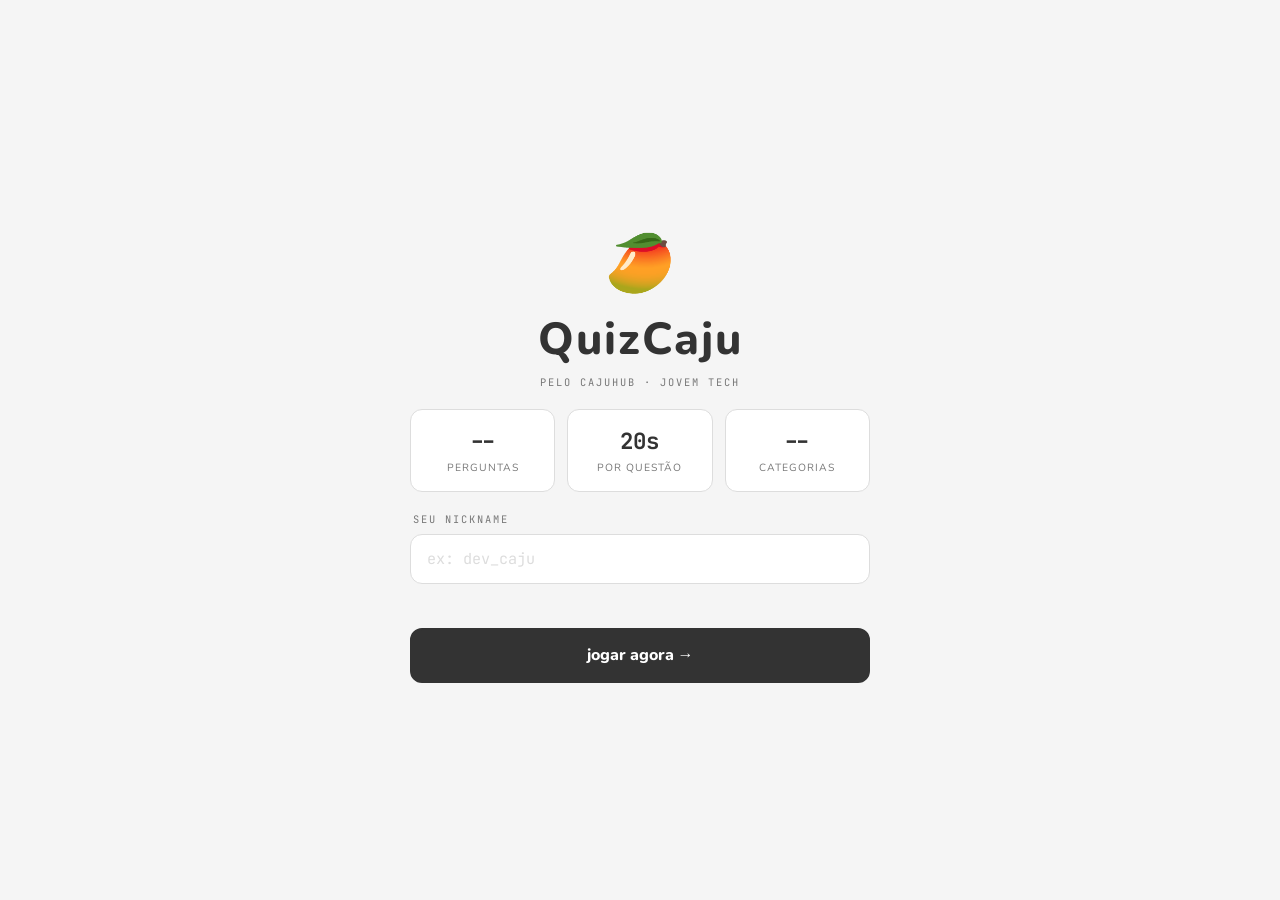
==== S1_index.html @ 6c91f25e "primeiro commit iniciando o projeto" ====
<!DOCTYPE html>
<html lang="pt-BR">

<head>
  <meta charset="UTF-8" />
  <meta name="viewport" content="width=device-width, initial-scale=1.0" />
  <title>QuizCaju</title>

  <!-- ❌ os scripts estão aqui no <head>.
       O JS roda antes do HTML existir — getElementById retorna null.
       Scripts devem ficar no final do <body>. -->
  

  <link rel="stylesheet" href="S1_style.css" />
</head>

<body>

  <!-- ================================
       TELA 1: HOME
  ================================= -->
  <section id="tela-home" class="tela ativa">

    <div class="home-logo">
      <span class="logo-icone">🥭</span>
      <h1 class="logo-texto">QuizCaju</h1>
      <p class="logo-sub">pelo CajuHub · Jovem Tech</p>
    </div>

    <div class="home-info">
      <div class="info-card">
        <!-- ❌ id errado. O app.js procura "total-perguntas". -->
        <span class="info-num" id="total-perguntas">--</span>
        <span class="info-label">perguntas</span>
      </div>
      <div class="info-card">
        <span class="info-num">20s</span>
        <span class="info-label">por questão</span>
      </div>
      <div class="info-card">
        <span class="info-num" id="total-categorias">--</span>
        <span class="info-label">categorias</span>
      </div>
    </div>

    <div class="campo-nickname">
      <label for="input-nickname">seu nickname</label>
      <input
        type="text"
        id="input-nickname"
        placeholder="ex: dev_caju"
        maxlength="20"
        autocomplete="off"
      />
      <!-- ❌ id errado. O app.js procura "erro-nickname". -->
      <span class="campo-erro" id="erro-nickname"></span>
    </div>

    <button class="btn btn-primario" id="btn-iniciar">
      jogar agora →
    </button>

  </section>


  <!-- ================================
       TELA 2: QUESTÃO
  ================================= -->
  <section id="tela-questao" class="tela">

    <header class="questao-header">
      <div class="progresso-info">
        <span id="questao-atual">1</span>
        <span class="progresso-sep">/</span>
        <span id="questao-total">10</span>
      </div>

      <div class="barra-progresso">
        <div class="barra-fill" id="barra-fill"></div>
      </div>

      <div class="timer-wrap">
        <svg class="timer-svg" viewBox="0 0 40 40">
          <circle class="timer-trilha" cx="20" cy="20" r="17" />
          <circle class="timer-arco"   cx="20" cy="20" r="17" id="timer-arco" />
        </svg>
        <span class="timer-num" id="timer-num">20</span>
      </div>
    </header>

    <!-- ❌ id errado. O app.js procura "categoria-tag". -->
    <div class="categoria-tag" id="tag-categoria">HTML</div>

    <div class="questao-card">
      <p class="questao-texto" id="questao-texto">
        Carregando pergunta...
      </p>
    </div>

    <div class="opcoes-grid" id="opcoes-grid">
      <!-- opções injetadas pelo app.js -->
    </div>

  </section>


  <!-- ================================
       TELA 3: FEEDBACK
  ================================= -->
  <section id="tela-feedback" class="tela">

    <div class="feedback-icone" id="feedback-icone">⏳</div>

    <!-- ❌ tag errada. Deveria ser <h2> — título de seção. -->
    <h3 class="feedback-titulo" id="feedback-titulo">Resultado</h3>

    <p class="feedback-explicacao" id="feedback-explicacao">
      A explicação vai aparecer aqui.
    </p>

    <div class="feedback-pontos">
      <span class="pontos-num" id="feedback-pontos">+0</span>
      <span class="pontos-label">pontos</span>
    </div>

    <div class="feedback-placar">
      <span class="placar-label">placar total</span>
      <span class="placar-num" id="placar-parcial">0</span>
    </div>

    <button class="btn btn-primario" id="btn-proxima">
      próxima →
    </button>

  </section>


  <!-- ================================
       TELA 4: RESULTADO FINAL
  ================================= -->
  <section id="tela-resultado" class="tela">

    <div class="resultado-topo">
      <div class="resultado-medalha" id="resultado-medalha">🏅</div>
      <!-- ❌ id errado. O app.js procura "resultado-nome". -->
      <h2 class="resultado-nome" id="nome-jogador">jogador</h2>
    </div>

    <div class="resultado-score">
      <span class="score-num" id="score-final">0</span>
      <span class="score-label">pontos</span>
    </div>

    <div class="resultado-stats">
      <div class="stat">
        <span class="stat-val" id="stat-acertos">0</span>
        <span class="stat-label">acertos</span>
      </div>
      <div class="stat">
        <span class="stat-val" id="stat-erros">0</span>
        <span class="stat-label">erros</span>
      </div>
      <div class="stat">
        <span class="stat-val" id="stat-porcento">0%</span>
        <span class="stat-label">aproveitamento</span>
      </div>
    </div>

    <p class="resultado-mensagem" id="resultado-mensagem">
      Você completou o quiz!
    </p>

    <button class="btn btn-primario" id="btn-jogar-novamente">
      jogar novamente
    </button>

  </section>

  <script src="S1_app.skeleton.js"></script>
  <script src="S1_questions.js"></script>
</body>

</html>
---- S1_style.css ----
/* =============================================
   QuizCaju — style.css
   Base de layout. Visual intencional cru.
   Sua missão: dar identidade a este app.
   ============================================= */

/* ── FONTES ──────────────────────────────────── */
@import url('https://fonts.googleapis.com/css2?family=Nunito:wght@400;600;700;800&family=JetBrains+Mono:wght@500;700&display=swap');

/* ── VARIÁVEIS ───────────────────────────────── */
/* Personalize estas variáveis para criar a identidade visual do seu quiz */
:root {
  --cor-fundo:      #f5f5f5;
  --cor-superficie: #ffffff;
  --cor-borda:      #dddddd;
  --cor-primaria:   #333333;
  --cor-destaque:   #555555;
  --cor-texto:      #222222;
  --cor-texto-2:    #777777;
  --cor-acerto:     #2e7d32;
  --cor-erro:       #c62828;

  --fonte-corpo: 'Nunito', sans-serif;
  --fonte-mono:  'JetBrains Mono', monospace;

  --raio:    12px;
  --raio-sm:  8px;
}

/* ── RESET ───────────────────────────────────── */
*, *::before, *::after {
  box-sizing: border-box;
  margin: 0;
  padding: 0;
}

html { height: 100%; }

/* ── BODY ────────────────────────────────────── */
body {
  font-family: var(--fonte-corpo);
  background-color: var(--cor-fundo);
  color: var(--cor-texto);
  min-height: 100vh;
  display: flex;
  align-items: center;
  justify-content: center;
  padding: 1.5rem 1rem;
}

/* ── TELAS ───────────────────────────────────── */
/* Cada seção é uma "tela". Só a tela com a classe .ativa aparece. */
.tela {
  display: none;
  flex-direction: column;
  align-items: center;
  gap: 1.25rem;
  width: 100%;
  max-width: 460px;
}

.tela.ativa {
  display: flex;
}

/* ── BOTÃO ───────────────────────────────────── */
.btn {
  width: 100%;
  padding: 0.9rem 1.5rem;
  border: 2px solid var(--cor-primaria);
  border-radius: var(--raio);
  background-color: var(--cor-primaria);
  color: #fff;
  font-family: var(--fonte-corpo);
  font-size: 1rem;
  font-weight: 800;
  cursor: pointer;
  transition: opacity 0.15s;
}

.btn:hover {
  opacity: 0.85;
}

.btn:active {
  transform: scale(0.97);
}

/* ══ TELA HOME ══════════════════════════════════ */
.home-logo {
  text-align: center;
  padding-top: 0.5rem;
}

.logo-icone {
  font-size: 3.5rem;
  display: block;
  margin-bottom: 0.4rem;
}

.logo-texto {
  font-size: 2.8rem;
  font-weight: 800;
  color: var(--cor-primaria);
  letter-spacing: 2px;
}

.logo-sub {
  font-family: var(--fonte-mono);
  font-size: 0.65rem;
  color: var(--cor-texto-2);
  letter-spacing: 2px;
  text-transform: uppercase;
  margin-top: 0.3rem;
}

/* cards de info (perguntas / tempo / categorias) */
.home-info {
  display: flex;
  gap: 0.75rem;
  width: 100%;
}

.info-card {
  flex: 1;
  padding: 1rem 0.5rem;
  background: var(--cor-superficie);
  border: 1px solid var(--cor-borda);
  border-radius: var(--raio);
  display: flex;
  flex-direction: column;
  align-items: center;
  gap: 0.25rem;
}

.info-num {
  font-family: var(--fonte-mono);
  font-size: 1.4rem;
  font-weight: 700;
  color: var(--cor-primaria);
}

.info-label {
  font-size: 0.65rem;
  color: var(--cor-texto-2);
  text-transform: uppercase;
  letter-spacing: 1px;
}

/* campo nickname */
.campo-nickname {
  display: flex;
  flex-direction: column;
  gap: 0.5rem;
  width: 100%;
}

.campo-nickname label {
  font-family: var(--fonte-mono);
  font-size: 0.65rem;
  color: var(--cor-texto-2);
  text-transform: uppercase;
  letter-spacing: 2px;
  padding-left: 0.2rem;
}

.campo-nickname input {
  width: 100%;
  padding: 0.85rem 1rem;
  background: var(--cor-superficie);
  border: 1px solid var(--cor-borda);
  border-radius: var(--raio);
  color: var(--cor-texto);
  font-family: var(--fonte-mono);
  font-size: 0.95rem;
  outline: none;
  transition: border-color 0.2s;
}

.campo-nickname input:focus {
  border-color: var(--cor-primaria);
}

.campo-nickname input::placeholder {
  color: var(--cor-borda);
}

.campo-erro {
  font-size: 0.78rem;
  color: var(--cor-erro);
  min-height: 1rem;
  padding-left: 0.2rem;
}


/* ══ TELA QUESTÃO ════════════════════════════════ */
.questao-header {
  display: flex;
  align-items: center;
  width: 100%;
  gap: 0.75rem;
}

.progresso-info {
  font-family: var(--fonte-mono);
  font-size: 0.75rem;
  color: var(--cor-texto-2);
  white-space: nowrap;
}

.progresso-sep {
  margin: 0 1px;
}

/* barra de progresso */
.barra-progresso {
  flex: 1;
  height: 6px;
  background: var(--cor-borda);
  border-radius: 999px;
  overflow: hidden;
}

.barra-fill {
  height: 100%;
  width: 10%;
  background: var(--cor-primaria);
  border-radius: 999px;
  transition: width 0.5s ease;
}

/* timer circular */
.timer-wrap {
  position: relative;
  width: 44px;
  height: 44px;
  flex-shrink: 0;
}

.timer-svg {
  width: 44px;
  height: 44px;
  transform: rotate(-90deg);
}

.timer-trilha {
  fill: none;
  stroke: var(--cor-borda);
  stroke-width: 3;
}

.timer-arco {
  fill: none;
  stroke: var(--cor-primaria);
  stroke-width: 3;
  stroke-linecap: round;
  stroke-dasharray: 107;
  stroke-dashoffset: 0;
  transition: stroke-dashoffset 1s linear;
}

.timer-num {
  position: absolute;
  inset: 0;
  display: flex;
  align-items: center;
  justify-content: center;
  font-family: var(--fonte-mono);
  font-size: 0.75rem;
  font-weight: 700;
  color: var(--cor-texto);
}

/* tag de categoria */
.categoria-tag {
  align-self: flex-start;
  font-family: var(--fonte-mono);
  font-size: 0.6rem;
  font-weight: 700;
  letter-spacing: 2px;
  text-transform: uppercase;
  padding: 0.3rem 0.85rem;
  border-radius: 999px;
  background: var(--cor-borda);
  color: var(--cor-texto-2);
  border: 1px solid var(--cor-borda);
}

/* card da questão */
.questao-card {
  width: 100%;
  padding: 1.4rem 1.25rem;
  background: var(--cor-superficie);
  border: 1px solid var(--cor-borda);
  border-radius: var(--raio);
}

.questao-texto {
  font-size: 1rem;
  font-weight: 700;
  line-height: 1.65;
}

/* opções */
.opcoes-grid {
  display: flex;
  flex-direction: column;
  gap: 0.6rem;
  width: 100%;
}

.opcao-btn {
  width: 100%;
  display: flex;
  align-items: center;
  gap: 0.85rem;
  padding: 0.85rem 1rem;
  background: var(--cor-superficie);
  border: 1px solid var(--cor-borda);
  border-radius: var(--raio-sm);
  cursor: pointer;
  text-align: left;
  color: var(--cor-texto);
  font-family: var(--fonte-corpo);
  font-size: 0.9rem;
  font-weight: 600;
  line-height: 1.4;
  transition: border-color 0.15s, background 0.15s;
}

.opcao-btn:hover:not(:disabled) {
  border-color: var(--cor-primaria);
  background: var(--cor-fundo);
}

.opcao-btn:disabled {
  cursor: not-allowed;
}

.opcao-letra {
  width: 28px;
  height: 28px;
  border-radius: 6px;
  display: flex;
  align-items: center;
  justify-content: center;
  font-family: var(--fonte-mono);
  font-size: 0.65rem;
  font-weight: 800;
  flex-shrink: 0;
  background: var(--cor-fundo);
  border: 1px solid var(--cor-borda);
  color: var(--cor-texto-2);
}

.opcao-texto {
  flex: 1;
  word-break: break-word;
}

/* feedback visual das opções */
.opcao-btn.correta {
  border-color: var(--cor-acerto) !important;
  background: #e8f5e9 !important;
  color: var(--cor-acerto);
}

.opcao-btn.errada {
  border-color: var(--cor-erro) !important;
  background: #ffebee !important;
  color: var(--cor-erro);
}


/* ══ TELA FEEDBACK ══════════════════════════════ */
.feedback-icone {
  font-size: 4rem;
  line-height: 1;
}

.feedback-titulo {
  font-size: 2rem;
  font-weight: 800;
  letter-spacing: 2px;
  text-align: center;
}

.feedback-titulo.acerto { color: var(--cor-acerto); }
.feedback-titulo.erro   { color: var(--cor-erro); }

.feedback-explicacao {
  font-size: 0.875rem;
  color: var(--cor-texto-2);
  text-align: center;
  line-height: 1.65;
  max-width: 380px;
}

.feedback-pontos {
  display: flex;
  align-items: baseline;
  gap: 0.5rem;
}

.pontos-num {
  font-family: var(--fonte-mono);
  font-size: 2.5rem;
  font-weight: 700;
  color: var(--cor-primaria);
}

.pontos-label {
  font-size: 0.8rem;
  color: var(--cor-texto-2);
  font-weight: 600;
}

.feedback-placar {
  width: 100%;
  padding: 0.9rem 1.25rem;
  background: var(--cor-superficie);
  border: 1px solid var(--cor-borda);
  border-radius: var(--raio);
  display: flex;
  align-items: center;
  justify-content: space-between;
}

.placar-label {
  font-family: var(--fonte-mono);
  font-size: 0.62rem;
  color: var(--cor-texto-2);
  text-transform: uppercase;
  letter-spacing: 1.5px;
}

.placar-num {
  font-family: var(--fonte-mono);
  font-size: 1.1rem;
  font-weight: 700;
  color: var(--cor-texto);
}


/* ══ TELA RESULTADO ═════════════════════════════ */
.resultado-topo {
  display: flex;
  flex-direction: column;
  align-items: center;
  gap: 0.5rem;
}

.resultado-medalha {
  font-size: 4.5rem;
  line-height: 1;
}

.resultado-nome {
  font-family: var(--fonte-mono);
  font-size: 0.9rem;
  color: var(--cor-texto-2);
  font-weight: 700;
}

.resultado-score {
  display: flex;
  flex-direction: column;
  align-items: center;
  gap: 0.1rem;
}

.score-num {
  font-family: var(--fonte-mono);
  font-size: 4.5rem;
  font-weight: 800;
  line-height: 1;
  color: var(--cor-primaria);
}

.score-label {
  font-family: var(--fonte-mono);
  font-size: 0.62rem;
  color: var(--cor-texto-2);
  text-transform: uppercase;
  letter-spacing: 2px;
}

.resultado-stats {
  display: flex;
  gap: 0.65rem;
  width: 100%;
}

.stat {
  flex: 1;
  padding: 0.9rem 0.5rem;
  background: var(--cor-superficie);
  border: 1px solid var(--cor-borda);
  border-radius: var(--raio);
  display: flex;
  flex-direction: column;
  align-items: center;
  gap: 0.3rem;
}

.stat-val {
  font-family: var(--fonte-mono);
  font-size: 1.4rem;
  font-weight: 800;
  color: var(--cor-texto);
}

.stat-label {
  font-size: 0.6rem;
  color: var(--cor-texto-2);
  text-transform: uppercase;
  letter-spacing: 1px;
}

.resultado-mensagem {
  font-size: 0.9rem;
  color: var(--cor-texto-2);
  text-align: center;
  line-height: 1.6;
  font-style: italic;
}

/* ── RESPONSIVO ──────────────────────────────── */
@media (max-width: 380px) {
  .logo-texto  { font-size: 2.2rem; }
  .score-num   { font-size: 3.5rem; }
}
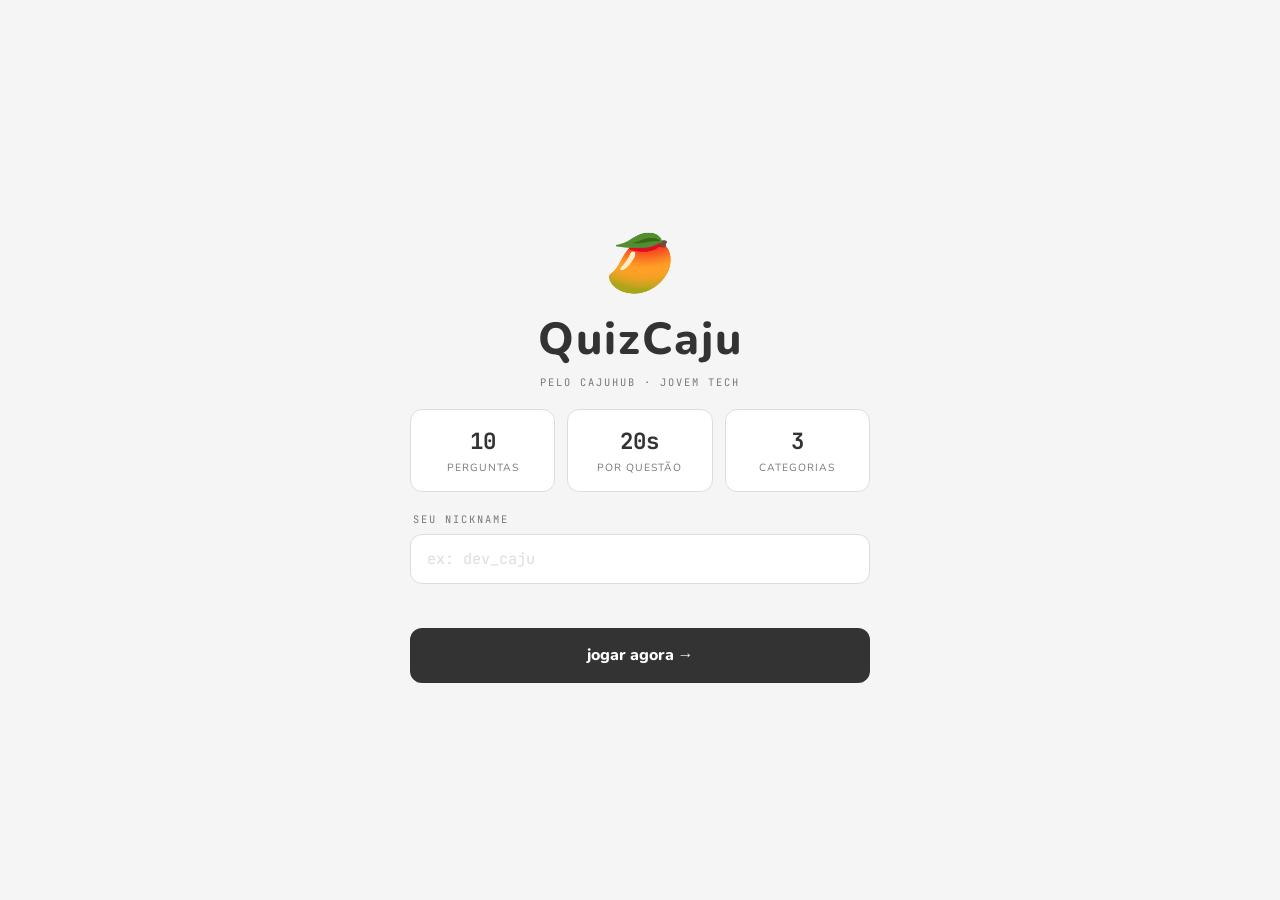
==== commit 9afa2240: "feat(função reiniciar): função para o quiz finalizado" ====
--- a/S1_index.html
+++ b/S1_index.html
@@ -5,12 +5,6 @@
   <meta charset="UTF-8" />
   <meta name="viewport" content="width=device-width, initial-scale=1.0" />
   <title>QuizCaju</title>
-
-  <!-- ❌ os scripts estão aqui no <head>.
-       O JS roda antes do HTML existir — getElementById retorna null.
-       Scripts devem ficar no final do <body>. -->
-  
-
   <link rel="stylesheet" href="S1_style.css" />
 </head>
 
@@ -89,7 +83,7 @@
     </header>
 
     <!-- ❌ id errado. O app.js procura "categoria-tag". -->
-    <div class="categoria-tag" id="tag-categoria">HTML</div>
+    <div class="categoria-tag" id="categoria-tag">HTML</div>
 
     <div class="questao-card">
       <p class="questao-texto" id="questao-texto">
@@ -143,7 +137,7 @@
     <div class="resultado-topo">
       <div class="resultado-medalha" id="resultado-medalha">🏅</div>
       <!-- ❌ id errado. O app.js procura "resultado-nome". -->
-      <h2 class="resultado-nome" id="nome-jogador">jogador</h2>
+      <h2 class="resultado-nome" id="resultado-nome">jogador</h2>
     </div>
 
     <div class="resultado-score">
@@ -176,8 +170,9 @@
 
   </section>
 
+    <script src="S1_questions.js" ></script>
   <script src="S1_app.skeleton.js"></script>
-  <script src="S1_questions.js"></script>
+
 </body>
 
 </html>
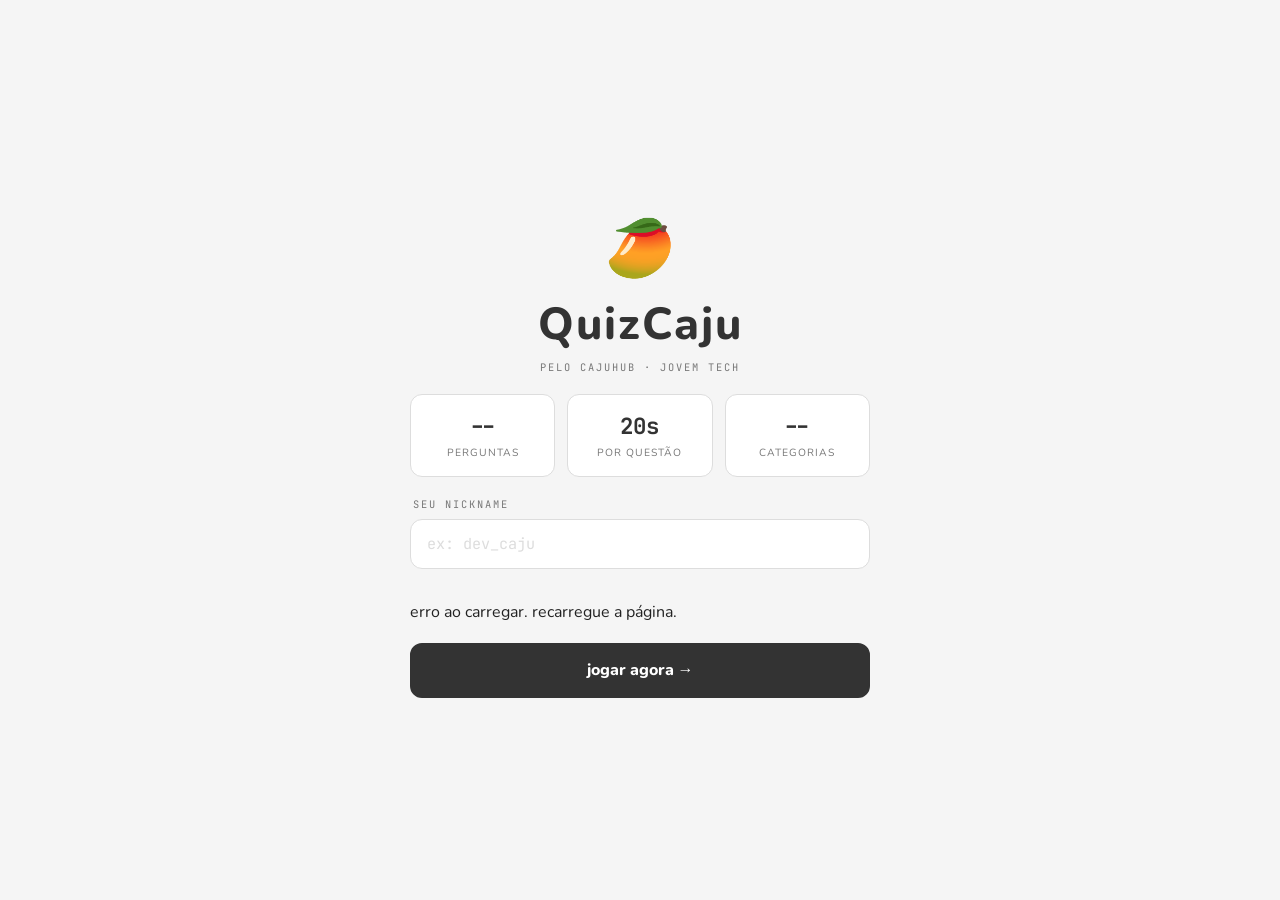
==== commit efa9ac6a: "feat(PerguntasResspostas" ====
--- a/S1_index.html
+++ b/S1_index.html
@@ -48,6 +48,7 @@
       />
       <!-- ❌ id errado. O app.js procura "erro-nickname". -->
       <span class="campo-erro" id="erro-nickname"></span>
+      <p id="loading-msg" class="loading-msg"></p>
     </div>
 
     <button class="btn btn-primario" id="btn-iniciar">
--- a/S1_style.css
+++ b/S1_style.css
@@ -18,7 +18,10 @@
   --cor-texto:      #222222;
   --cor-texto-2:    #777777;
   --cor-acerto:     #2e7d32;
-  --cor-erro:       #c62828;
+  --cor-erro:       #d63515;
+  --laranja:        #fdae0f;
+  --amarelo:        #eeff00;
+  --vermelho:       #ea1414;
 
   --fonte-corpo: 'Nunito', sans-serif;
   --fonte-mono:  'JetBrains Mono', monospace;
